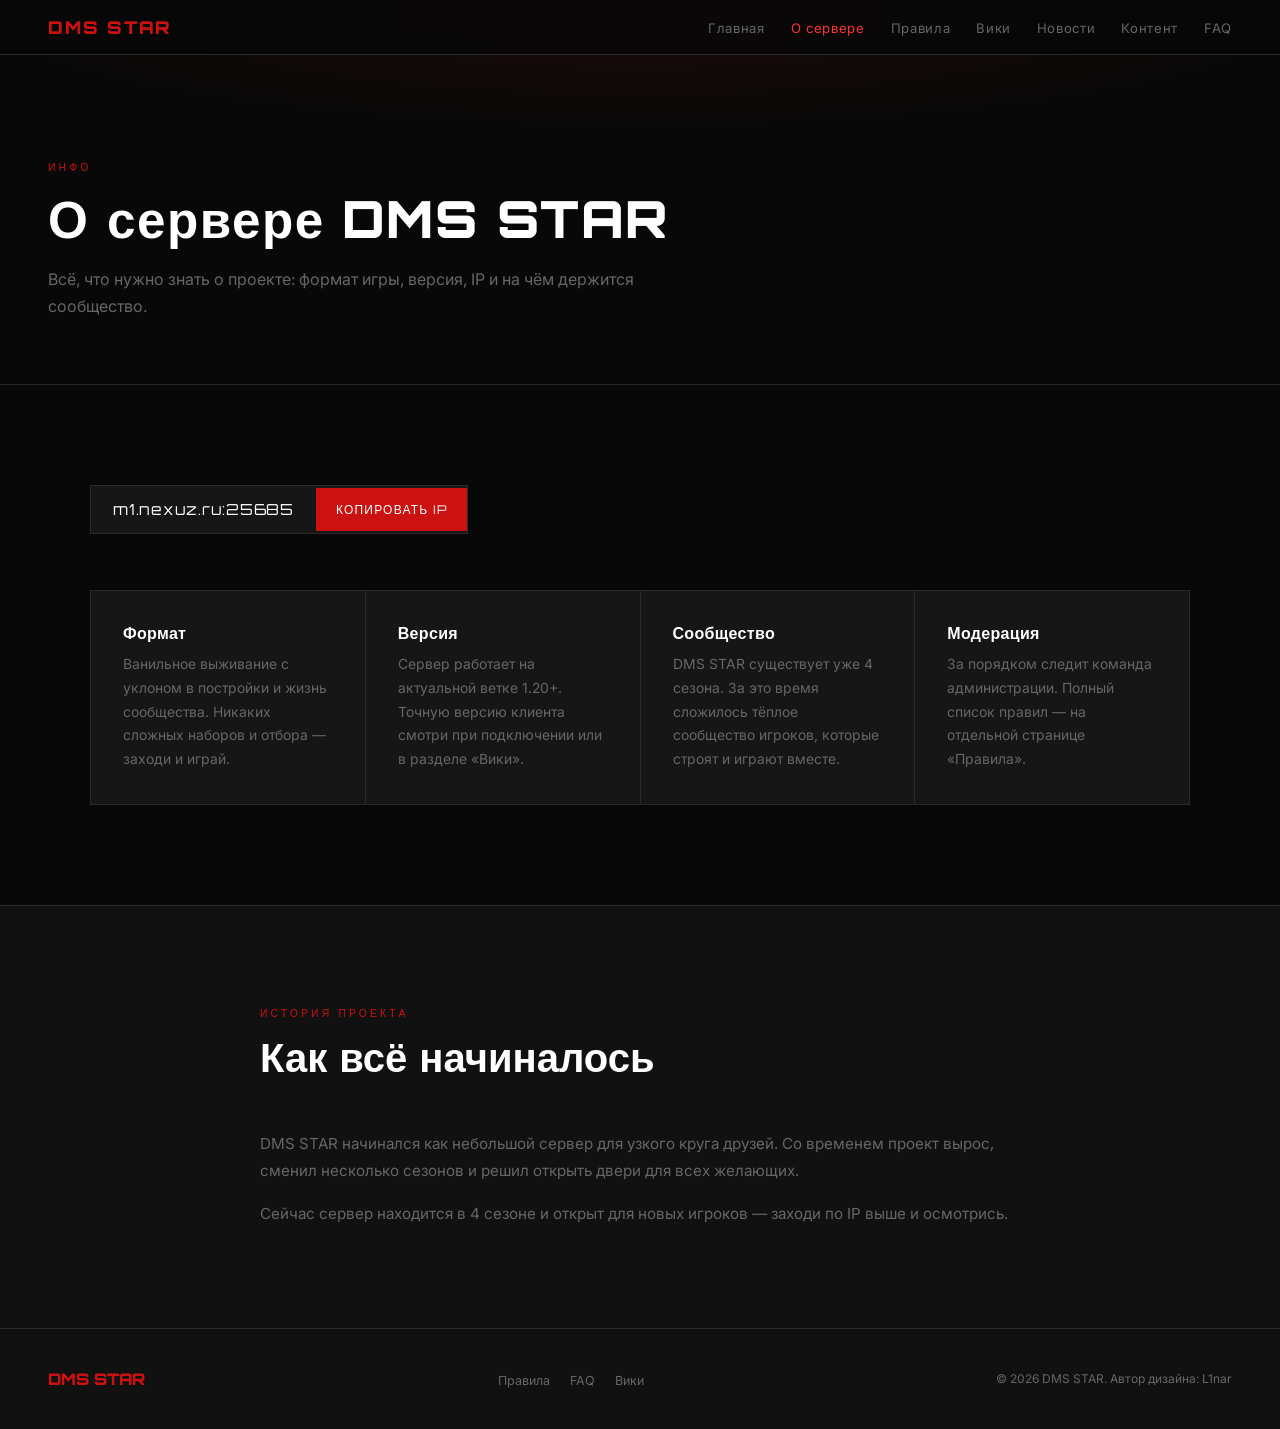
==== about/index.html @ 8d07d514 "Update and rename about.html to about/index.html" ====
<!DOCTYPE html>
<html lang="ru">
<head>
  <meta charset="UTF-8" />
  <meta name="viewport" content="width=device-width, initial-scale=1.0" />
  <title>О сервере — DMS STAR</title>
  <link href="https://fonts.googleapis.com/css2?family=Orbitron:wght@400;700;900&family=Inter:wght@300;400;500&display=swap" rel="stylesheet" />
  <link rel="stylesheet" href="../shared.css" />
</head>
<body>

  <nav class="site-nav">
    <a href="../" class="nav-logo">DMS STAR</a>
    <ul class="nav-links">
      <li><a href="../">Главная</a></li>
      <li><a href="../about/" class="active">О сервере</a></li>
      <li><a href="../rules/">Правила</a></li>
      <li><a href="../wiki/">Вики</a></li>
      <li><a href="../news/">Новости</a></li>
      <li><a href="../content/">Контент</a></li>
      <li><a href="../faq/">FAQ</a></li>
    </ul>
    <button class="nav-burger" id="burger" aria-label="Меню">
      <span></span><span></span><span></span>
    </button>
  </nav>

  <div class="nav-mobile" id="mobileMenu">
    <a href="../">Главная</a>
    <a href="../about/" class="active">О сервере</a>
    <a href="../rules/">Правила</a>
    <a href="../wiki/">Вики</a>
    <a href="../news/">Новости</a>
    <a href="../content/">Контент</a>
    <a href="../faq/">FAQ</a>
  </div>

  <div class="page-hero">
    <div class="section-label">Инфо</div>
    <h1>О сервере DMS STAR</h1>
    <p class="lead">Всё, что нужно знать о проекте: формат игры, версия, IP и на чём держится сообщество.</p>
  </div>

  <section>
    <div class="container">
      <div class="ip-bar fade-in" style="margin-bottom: 56px;">
        <span class="ip-text">m1.nexuz.ru:25685</span>
        <button class="copy-btn" data-ip="m1.nexuz.ru:25685">Копировать IP</button>
      </div>

      <div class="card-grid fade-in">
        <div class="info-card">
          <h3>Формат</h3>
          <p>Ванильное выживание с уклоном в постройки и жизнь сообщества. Никаких сложных наборов и отбора — заходи и играй.</p>
        </div>
        <div class="info-card">
          <h3>Версия</h3>
          <p>Сервер работает на актуальной ветке 1.20+. Точную версию клиента смотри при подключении или в разделе «Вики».</p>
        </div>
        <div class="info-card">
          <h3>Сообщество</h3>
          <p>DMS STAR существует уже 4 сезона. За это время сложилось тёплое сообщество игроков, которые строят и играют вместе.</p>
        </div>
        <div class="info-card">
          <h3>Модерация</h3>
          <p>За порядком следит команда администрации. Полный список правил — на отдельной странице «Правила».</p>
        </div>
      </div>
    </div>
  </section>

  <section style="background: var(--surface); border-top: 1px solid var(--border);">
    <div class="container narrow fade-in">
      <div class="section-label">История проекта</div>
      <div class="section-title">Как всё начиналось</div>
      <p style="color: var(--muted); line-height: 1.8; font-size: 0.95rem; margin-bottom: 16px;">
        DMS STAR начинался как небольшой сервер для узкого круга друзей. Со временем проект вырос, сменил несколько сезонов
        и решил открыть двери для всех желающих.
      </p>
      <p style="color: var(--muted); line-height: 1.8; font-size: 0.95rem;">
        Сейчас сервер находится в 4 сезоне и открыт для новых игроков — заходи по IP выше и осмотрись.
      </p>
    </div>
  </section>

  <footer class="site-footer">
    <div class="footer-logo">DMS STAR</div>
    <ul class="footer-links">
      <li><a href="../rules/">Правила</a></li>
      <li><a href="../faq/">FAQ</a></li>
      <li><a href="../wiki/">Вики</a></li>
    </ul>
    <div class="footer-copy">© 2026 DMS STAR. Автор дизайна: L1nar</div>
  </footer>

  <script src="../shared.js"></script>
</body>
</html>
---- shared.css ----
/* ===================================================
   DMS STAR — общие стили
   =================================================== */
*, *::before, *::after { box-sizing: border-box; margin: 0; padding: 0; }

:root {
  --red: #cc1111;
  --red-hot: #ff3333;
  --bg: #080808;
  --surface: #111111;
  --card: #161616;
  --text: #e0e0e0;
  --muted: #666;
  --border: #2a2a2a;
}

html { scroll-behavior: smooth; }

body {
  background: var(--bg);
  color: var(--text);
  font-family: 'Inter', sans-serif;
  overflow-x: hidden;
}

a { color: inherit; }

/* ===== NAV ===== */
nav.site-nav {
  position: fixed;
  top: 0; left: 0; right: 0;
  z-index: 100;
  display: flex;
  align-items: center;
  justify-content: space-between;
  padding: 16px 48px;
  background: rgba(8,8,8,0.85);
  backdrop-filter: blur(12px);
  border-bottom: 1px solid var(--border);
}
.nav-logo {
  font-family: 'Orbitron', sans-serif;
  font-weight: 900;
  font-size: 1.1rem;
  color: var(--red);
  letter-spacing: 0.1em;
  text-decoration: none;
}
.nav-links { display: flex; gap: 26px; list-style: none; }
.nav-links a {
  color: var(--muted);
  text-decoration: none;
  font-size: 0.82rem;
  letter-spacing: 0.05em;
  transition: color 0.2s;
  white-space: nowrap;
}
.nav-links a:hover, .nav-links a.active { color: var(--text); }
.nav-links a.active { color: var(--red-hot); }

.nav-burger {
  display: none;
  flex-direction: column;
  gap: 5px;
  cursor: pointer;
  padding: 4px;
  background: none;
  border: none;
}
.nav-burger span {
  display: block;
  width: 24px;
  height: 2px;
  background: var(--text);
  transition: all 0.3s;
}
.nav-burger.open span:nth-child(1) { transform: translateY(7px) rotate(45deg); }
.nav-burger.open span:nth-child(2) { opacity: 0; }
.nav-burger.open span:nth-child(3) { transform: translateY(-7px) rotate(-45deg); }

.nav-mobile {
  display: none;
  position: fixed;
  top: 57px; left: 0; right: 0;
  max-height: calc(100vh - 57px);
  overflow-y: auto;
  background: rgba(8,8,8,0.97);
  backdrop-filter: blur(12px);
  border-bottom: 1px solid var(--border);
  padding: 24px;
  flex-direction: column;
  gap: 0;
  z-index: 99;
}
.nav-mobile.open { display: flex; }
.nav-mobile a {
  color: var(--text);
  text-decoration: none;
  font-family: 'Orbitron', sans-serif;
  font-size: 0.9rem;
  letter-spacing: 0.1em;
  padding: 16px 0;
  border-bottom: 1px solid var(--border);
}
.nav-mobile a:last-child { border-bottom: none; }
.nav-mobile a.active { color: var(--red-hot); }

/* ===== PAGE HERO (для подстраниц) ===== */
.page-hero {
  padding: 160px 48px 64px;
  border-bottom: 1px solid var(--border);
  background:
    radial-gradient(ellipse 80% 50% at 50% 0%, rgba(204,17,17,0.10) 0%, transparent 70%),
    var(--bg);
}
.page-hero .section-label { margin-bottom: 12px; }
.page-hero h1 {
  font-family: 'Orbitron', sans-serif;
  font-weight: 900;
  font-size: clamp(2rem, 6vw, 3.2rem);
  color: #fff;
  letter-spacing: 0.03em;
}
.page-hero p.lead {
  margin-top: 16px;
  max-width: 640px;
  color: var(--muted);
  font-size: 1rem;
  line-height: 1.7;
}

/* ===== SECTIONS ===== */
section { padding: 100px 48px; }
.section-label {
  font-family: 'Orbitron', sans-serif;
  font-size: 0.65rem;
  letter-spacing: 0.3em;
  color: var(--red);
  text-transform: uppercase;
  margin-bottom: 12px;
}
.section-title {
  font-family: 'Orbitron', sans-serif;
  font-weight: 700;
  font-size: clamp(1.5rem, 4vw, 2.5rem);
  color: #fff;
  margin-bottom: 48px;
}
.container { max-width: 1100px; margin: 0 auto; }
.container.narrow { max-width: 760px; }

/* ===== IP BAR ===== */
.ip-bar {
  display: inline-flex;
  align-items: center;
  gap: 0;
  border: 1px solid var(--border);
  background: var(--card);
  overflow: hidden;
}
.ip-bar .ip-text {
  font-family: 'Orbitron', sans-serif;
  font-size: 0.95rem;
  letter-spacing: 0.05em;
  color: #fff;
  padding: 14px 22px;
  user-select: all;
}
.ip-bar button.copy-btn {
  font-family: 'Orbitron', sans-serif;
  font-size: 0.75rem;
  letter-spacing: 0.1em;
  text-transform: uppercase;
  background: var(--red);
  color: #fff;
  border: none;
  padding: 14px 20px;
  cursor: pointer;
  transition: background 0.2s;
  white-space: nowrap;
}
.ip-bar button.copy-btn:hover { background: var(--red-hot); }
.ip-bar button.copy-btn.copied { background: #1a7a1a; }

/* ===== CARDS / GRIDS (reusable) ===== */
.card-grid {
  display: grid;
  grid-template-columns: repeat(auto-fit, minmax(260px, 1fr));
  gap: 1px;
  background: var(--border);
  border: 1px solid var(--border);
}
.info-card {
  background: var(--card);
  padding: 32px;
}
.info-card h3 {
  font-family: 'Orbitron', sans-serif;
  font-size: 1rem;
  color: #fff;
  margin-bottom: 10px;
  letter-spacing: 0.02em;
}
.info-card p {
  font-size: 0.87rem;
  color: var(--muted);
  line-height: 1.7;
}

.stat-grid {
  display: grid;
  grid-template-columns: 1fr 1fr;
  gap: 1px;
  background: var(--border);
  border: 1px solid var(--border);
}
.stat {
  background: var(--card);
  padding: 28px;
  text-align: center;
}
.stat-num {
  font-family: 'Orbitron', sans-serif;
  font-size: 2rem;
  font-weight: 900;
  color: var(--red);
}
.stat-label {
  font-size: 0.75rem;
  color: var(--muted);
  letter-spacing: 0.1em;
  margin-top: 4px;
}

/* ===== BUTTONS ===== */
.btn {
  display: inline-block;
  font-family: 'Orbitron', sans-serif;
  font-size: 0.75rem;
  letter-spacing: 0.12em;
  text-transform: uppercase;
  text-decoration: none;
  padding: 14px 28px;
  border: 1px solid var(--red);
  color: var(--red);
  transition: all 0.2s;
}
.btn:hover { background: var(--red); color: #fff; }
.btn.solid { background: var(--red); color: #fff; }
.btn.solid:hover { background: var(--red-hot); border-color: var(--red-hot); }

/* ===== ACCORDION (FAQ) ===== */
.accordion-item {
  border: 1px solid var(--border);
  background: var(--card);
  margin-bottom: 1px;
}
.accordion-item + .accordion-item { border-top: none; }
.accordion-q {
  width: 100%;
  text-align: left;
  background: none;
  border: none;
  color: #fff;
  font-family: 'Inter', sans-serif;
  font-weight: 500;
  font-size: 0.95rem;
  padding: 22px 24px;
  cursor: pointer;
  display: flex;
  justify-content: space-between;
  align-items: center;
  gap: 16px;
}
.accordion-q .plus {
  font-family: 'Orbitron', sans-serif;
  color: var(--red);
  font-size: 1.1rem;
  transition: transform 0.25s;
  flex-shrink: 0;
}
.accordion-item.open .accordion-q .plus { transform: rotate(45deg); }
.accordion-a {
  max-height: 0;
  overflow: hidden;
  transition: max-height 0.3s ease, padding 0.3s ease;
  padding: 0 24px;
  color: var(--muted);
  font-size: 0.88rem;
  line-height: 1.7;
}
.accordion-item.open .accordion-a {
  max-height: 600px;
  padding: 0 24px 22px;
}

/* ===== RULE LIST (nummered, real sequence use only where relevant) ===== */
.rule-block { margin-bottom: 40px; }
.rule-block h3 {
  font-family: 'Orbitron', sans-serif;
  font-size: 1.05rem;
  color: #fff;
  margin-bottom: 16px;
  padding-bottom: 12px;
  border-bottom: 1px solid var(--border);
}
.rule-block ul { list-style: none; }
.rule-block li {
  position: relative;
  padding: 10px 0 10px 24px;
  font-size: 0.88rem;
  color: var(--muted);
  line-height: 1.6;
  border-bottom: 1px solid var(--border);
}
.rule-block li:last-child { border-bottom: none; }
.rule-block li::before {
  content: '—';
  position: absolute;
  left: 0;
  color: var(--red);
}
.rule-block li strong { color: var(--text); font-weight: 500; }

/* ===== NEWS ===== */
.news-item {
  border: 1px solid var(--border);
  background: var(--card);
  padding: 28px 32px;
  margin-bottom: 1px;
}
.news-date {
  font-family: 'Orbitron', sans-serif;
  font-size: 0.7rem;
  color: var(--red);
  letter-spacing: 0.1em;
  margin-bottom: 10px;
}
.news-item h3 { color: #fff; font-size: 1.05rem; margin-bottom: 10px; }
.news-item p { color: var(--muted); font-size: 0.88rem; line-height: 1.7; }

/* ===== MEDIA GALLERY (content page) ===== */
.media-grid {
  display: grid;
  grid-template-columns: repeat(auto-fill, minmax(280px, 1fr));
  gap: 16px;
}
.media-card {
  background: var(--card);
  border: 1px solid var(--border);
  overflow: hidden;
  transition: border-color 0.2s;
}
.media-card:hover { border-color: var(--red); }
.media-card .thumb {
  aspect-ratio: 16/9;
  background: #000;
  position: relative;
  overflow: hidden;
}
.media-card .thumb img { width: 100%; height: 100%; object-fit: cover; display: block; }
.media-card .thumb iframe { width: 100%; height: 100%; border: none; }
.media-card .meta { padding: 16px 18px; }
.media-card .meta h4 { color: #fff; font-size: 0.85rem; margin-bottom: 4px; }
.media-card .meta span { color: var(--muted); font-size: 0.72rem; letter-spacing: 0.05em; }

.media-filter {
  display: flex;
  gap: 10px;
  margin-bottom: 32px;
  flex-wrap: wrap;
}
.media-filter button {
  background: var(--card);
  border: 1px solid var(--border);
  color: var(--muted);
  font-family: 'Orbitron', sans-serif;
  font-size: 0.7rem;
  letter-spacing: 0.08em;
  text-transform: uppercase;
  padding: 10px 18px;
  cursor: pointer;
  transition: all 0.2s;
}
.media-filter button:hover { color: var(--text); border-color: var(--red); }
.media-filter button.active { background: var(--red); color: #fff; border-color: var(--red); }

/* ===== NEWS TABS ===== */
.news-tabs {
  display: flex;
  gap: 1px;
  background: var(--border);
  border: 1px solid var(--border);
  margin-bottom: 40px;
}
.news-tab {
  flex: 1;
  background: var(--card);
  color: var(--muted);
  border: none;
  font-family: 'Orbitron', sans-serif;
  font-size: 0.75rem;
  letter-spacing: 0.1em;
  text-transform: uppercase;
  padding: 16px;
  cursor: pointer;
  transition: all 0.2s;
}
.news-tab:hover { color: var(--text); }
.news-tab.active { background: var(--red); color: #fff; }

.news-panel { display: none; }
.news-panel.active { display: block; }

/* ===== DEVLOG TIMELINE ===== */
.timeline { position: relative; padding-left: 24px; }
.timeline::before {
  content: '';
  position: absolute;
  left: 4px; top: 6px; bottom: 6px;
  width: 1px;
  background: var(--border);
}
.timeline-item {
  position: relative;
  padding: 0 0 40px 24px;
}
.timeline-item::before {
  content: '';
  position: absolute;
  left: -24px; top: 4px;
  width: 9px; height: 9px;
  border-radius: 50%;
  background: var(--red);
  box-shadow: 0 0 0 3px var(--bg), 0 0 8px rgba(204,17,17,0.6);
}
.timeline-head {
  display: flex;
  flex-wrap: wrap;
  align-items: baseline;
  gap: 14px;
  margin-bottom: 16px;
}
.timeline-num {
  font-family: 'Orbitron', sans-serif;
  font-weight: 700;
  font-size: 1.05rem;
  color: #fff;
}
.timeline-date {
  font-size: 0.78rem;
  color: var(--muted);
  letter-spacing: 0.05em;
}
.timeline-duration {
  font-size: 0.7rem;
  color: var(--red);
  border: 1px solid var(--red);
  padding: 2px 10px;
  letter-spacing: 0.05em;
  text-transform: uppercase;
}
.timeline-group { margin-bottom: 14px; }
.timeline-group:last-child { margin-bottom: 0; }
.timeline-group-label {
  font-family: 'Orbitron', sans-serif;
  font-size: 0.68rem;
  letter-spacing: 0.12em;
  text-transform: uppercase;
  margin-bottom: 8px;
}
.timeline-group.added .timeline-group-label { color: #3fae4e; }
.timeline-group.removed .timeline-group-label { color: var(--red-hot); }
.timeline-group.fixed .timeline-group-label { color: #4a9fd8; }
.timeline-group ul { list-style: none; }
.timeline-group li {
  font-size: 0.85rem;
  color: var(--muted);
  line-height: 1.6;
  padding: 4px 0 4px 16px;
  position: relative;
}
.timeline-group li::before {
  content: '—';
  position: absolute;
  left: 0;
  color: currentColor;
  opacity: 0.5;
}

/* ===== FOOTER ===== */
footer.site-footer {
  background: var(--surface);
  border-top: 1px solid var(--border);
  padding: 40px 48px;
  display: flex;
  align-items: center;
  justify-content: space-between;
  flex-wrap: wrap;
  gap: 16px;
}
.footer-logo {
  font-family: 'Orbitron', sans-serif;
  font-weight: 900;
  font-size: 1rem;
  color: var(--red);
}
.footer-copy { font-size: 0.75rem; color: var(--muted); }
.footer-links { display: flex; gap: 20px; list-style: none; }
.footer-links a { color: var(--muted); text-decoration: none; font-size: 0.78rem; }
.footer-links a:hover { color: var(--text); }

/* ===== FADE-IN utility ===== */
.fade-in {
  opacity: 0;
  transform: translateY(24px);
  transition: opacity 0.6s ease, transform 0.6s ease;
}
.fade-in.visible { opacity: 1; transform: translateY(0); }

/* ===== RESPONSIVE ===== */
@media (max-width: 768px) {
  nav.site-nav { padding: 16px 20px; }
  .nav-links { display: none; }
  .nav-burger { display: flex; }
  section { padding: 72px 20px; }
  .page-hero { padding: 140px 20px 48px; }
  footer.site-footer { flex-direction: column; gap: 12px; text-align: center; padding: 32px 20px; }
  .ip-bar { flex-direction: column; width: 100%; }
  .ip-bar .ip-text { text-align: center; width: 100%; }
  .ip-bar button.copy-btn { width: 100%; }
}

/* Focus visibility for accessibility */
a:focus-visible, button:focus-visible {
  outline: 2px solid var(--red-hot);
  outline-offset: 2px;
}

@media (prefers-reduced-motion: reduce) {
  * { animation-duration: 0.01ms !important; transition-duration: 0.01ms !important; }
}
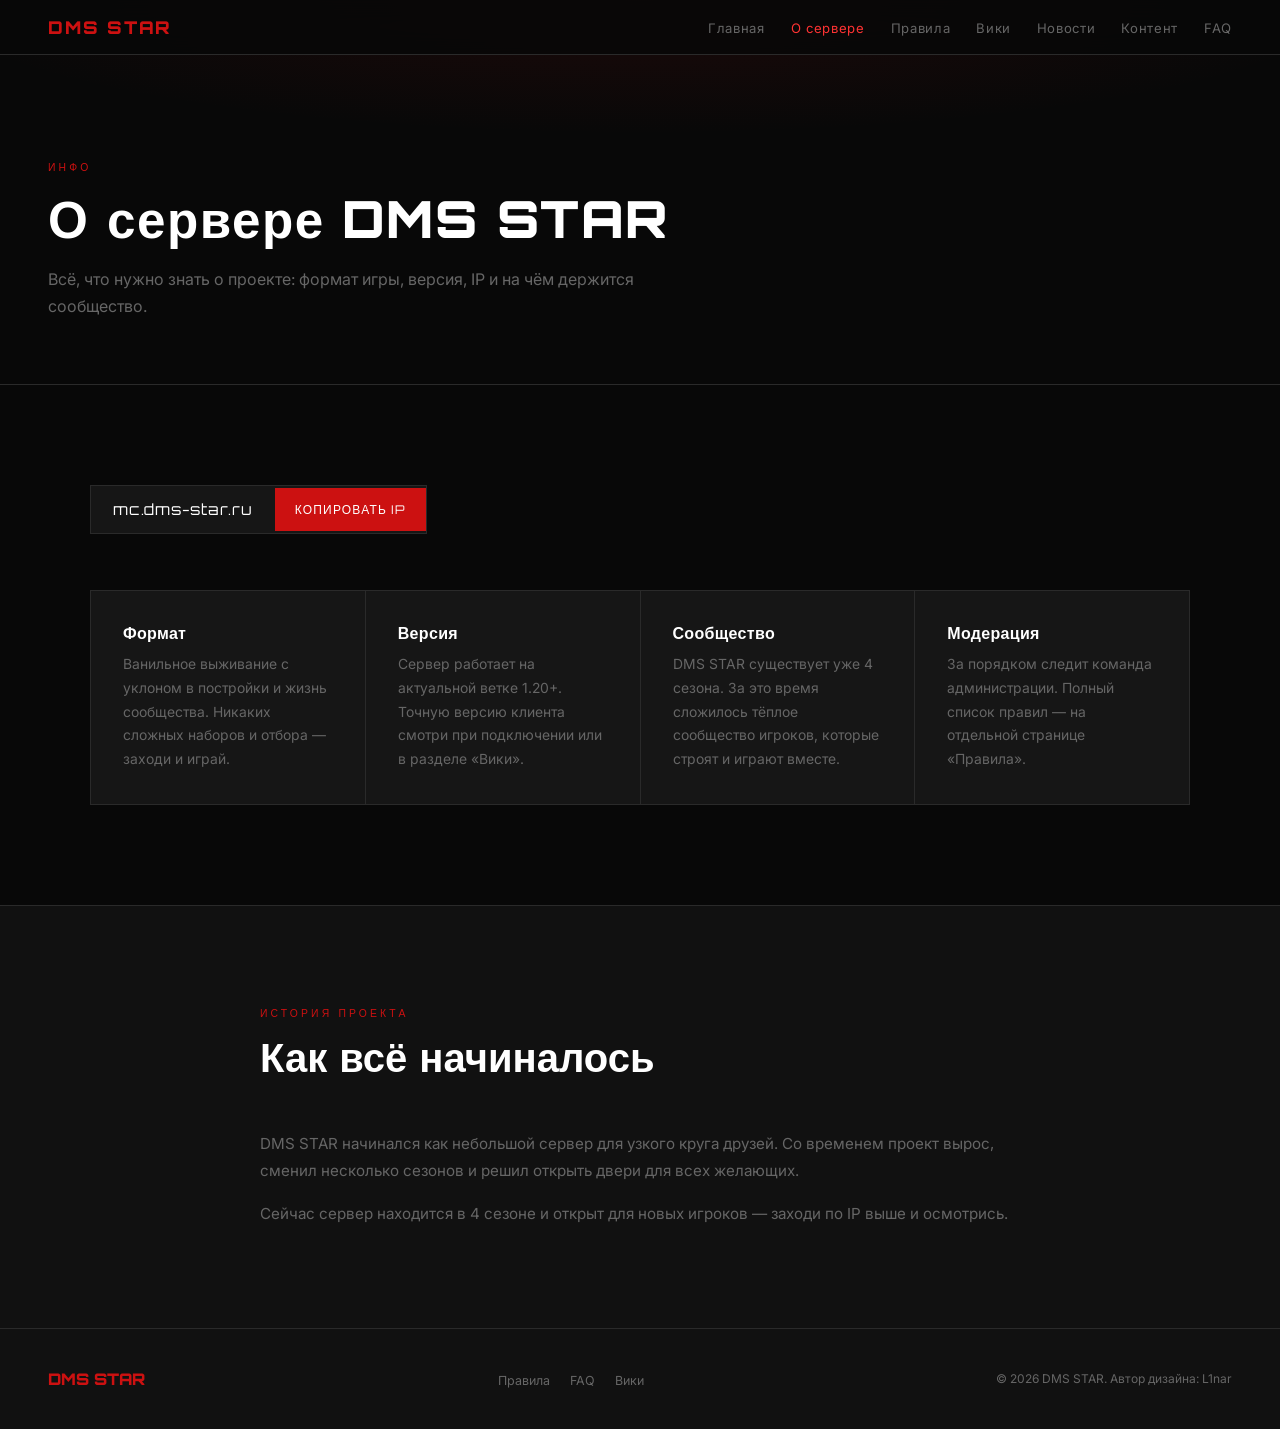
==== commit 14ec5382: "Add files via upload" ====
--- a/about/index.html
+++ b/about/index.html
@@ -4,6 +4,20 @@
   <meta charset="UTF-8" />
   <meta name="viewport" content="width=device-width, initial-scale=1.0" />
   <title>О сервере — DMS STAR</title>
+  <meta name="description" content="Информация о Minecraft-сервере DMS STAR: формат, версия, IP." />
+
+  <link rel="icon" href="../assets/favicon.ico" sizes="any" />
+  <link rel="icon" type="image/png" sizes="32x32" href="../assets/favicon-32.png" />
+  <link rel="icon" type="image/png" sizes="16x16" href="../assets/favicon-16.png" />
+  <link rel="apple-touch-icon" href="../assets/apple-touch-icon.png" />
+
+  <meta property="og:title" content="О сервере — DMS STAR" />
+  <meta property="og:description" content="Информация о Minecraft-сервере DMS STAR: формат, версия, IP." />
+  <meta property="og:image" content="https://dms-star.ru/assets/og-banner.jpg" />
+  <meta property="og:type" content="website" />
+  <meta property="og:url" content="https://dms-star.ru/about/" />
+  <meta name="twitter:card" content="summary_large_image" />
+
   <link href="https://fonts.googleapis.com/css2?family=Orbitron:wght@400;700;900&family=Inter:wght@300;400;500&display=swap" rel="stylesheet" />
   <link rel="stylesheet" href="../shared.css" />
 </head>
@@ -44,8 +58,8 @@
   <section>
     <div class="container">
       <div class="ip-bar fade-in" style="margin-bottom: 56px;">
-        <span class="ip-text">m1.nexuz.ru:25685</span>
-        <button class="copy-btn" data-ip="m1.nexuz.ru:25685">Копировать IP</button>
+        <span class="ip-text">mc.dms-star.ru</span>
+        <button class="copy-btn" data-ip="mc.dms-star.ru">Копировать IP</button>
       </div>
 
       <div class="card-grid fade-in">
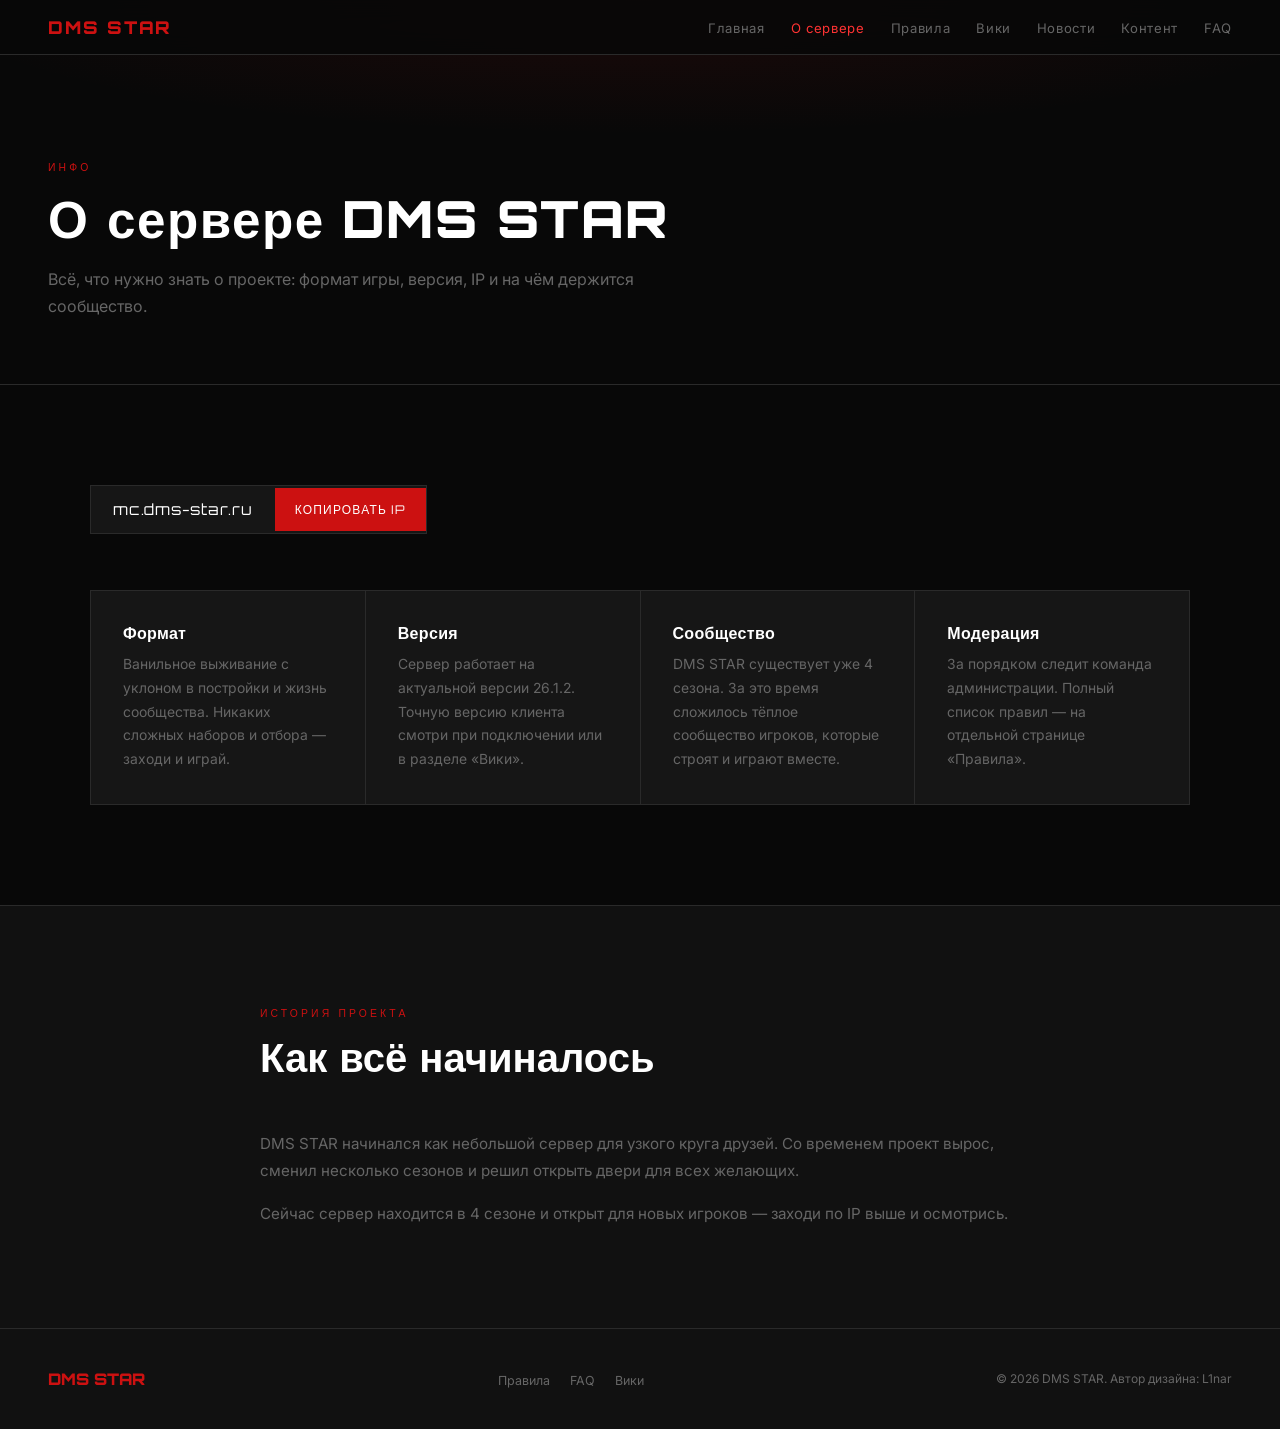
==== commit 59fa0f04: "Update index.html" ====
--- a/about/index.html
+++ b/about/index.html
@@ -69,7 +69,7 @@
         </div>
         <div class="info-card">
           <h3>Версия</h3>
-          <p>Сервер работает на актуальной ветке 1.20+. Точную версию клиента смотри при подключении или в разделе «Вики».</p>
+          <p>Сервер работает на актуальной версии 26.1.2. Точную версию клиента смотри при подключении или в разделе «Вики».</p>
         </div>
         <div class="info-card">
           <h3>Сообщество</h3>
